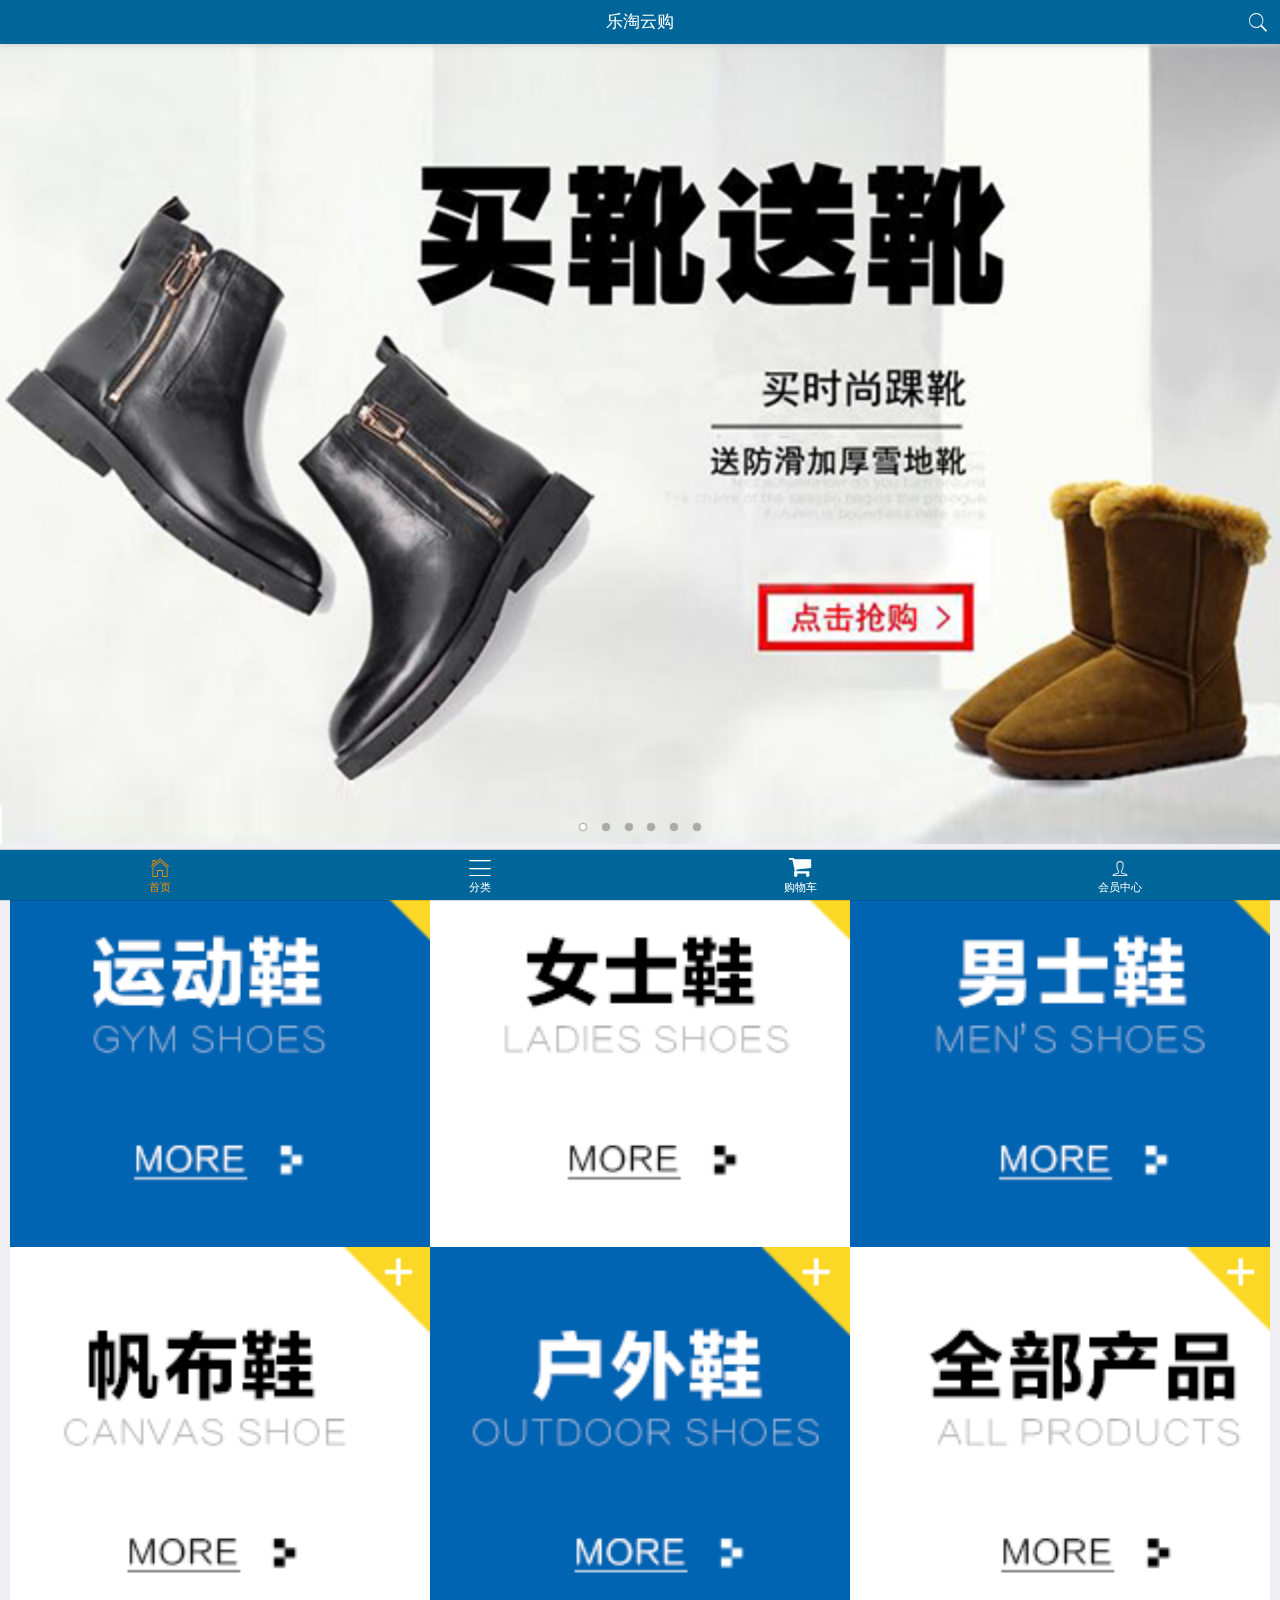
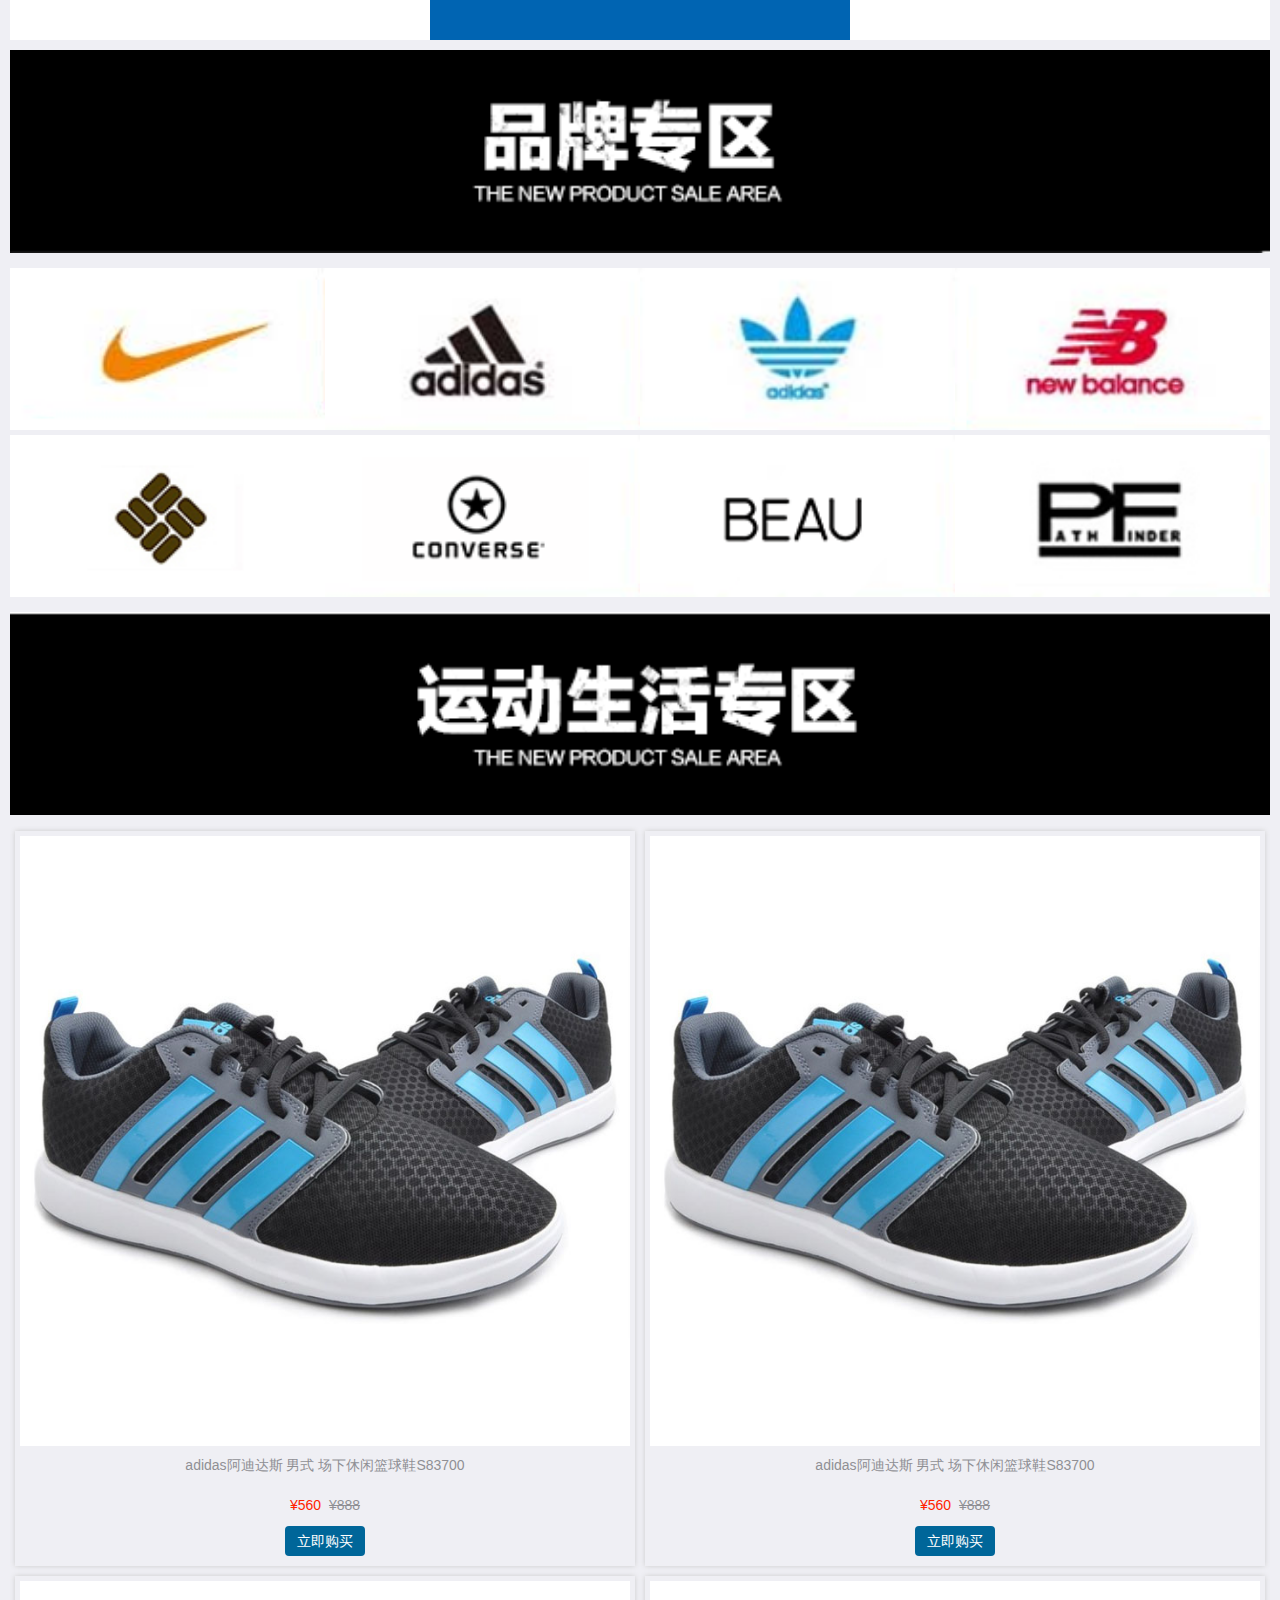
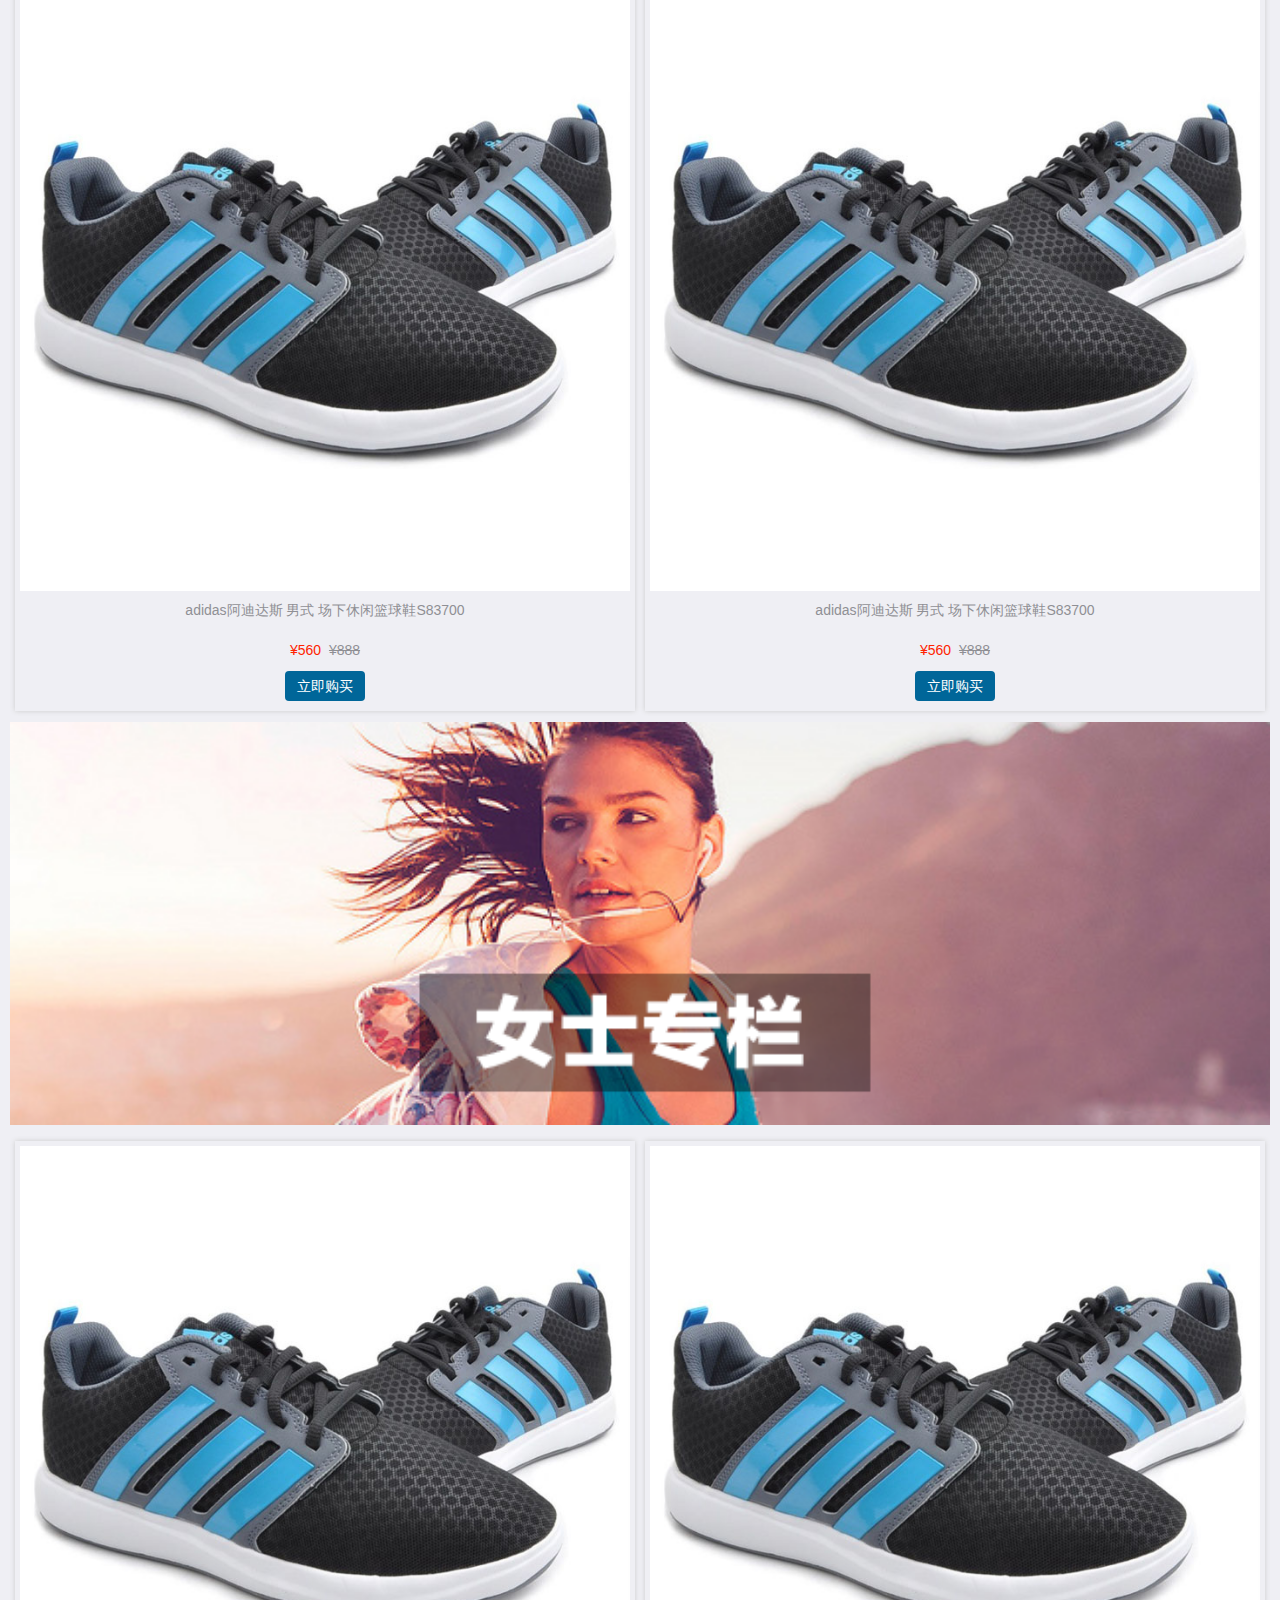
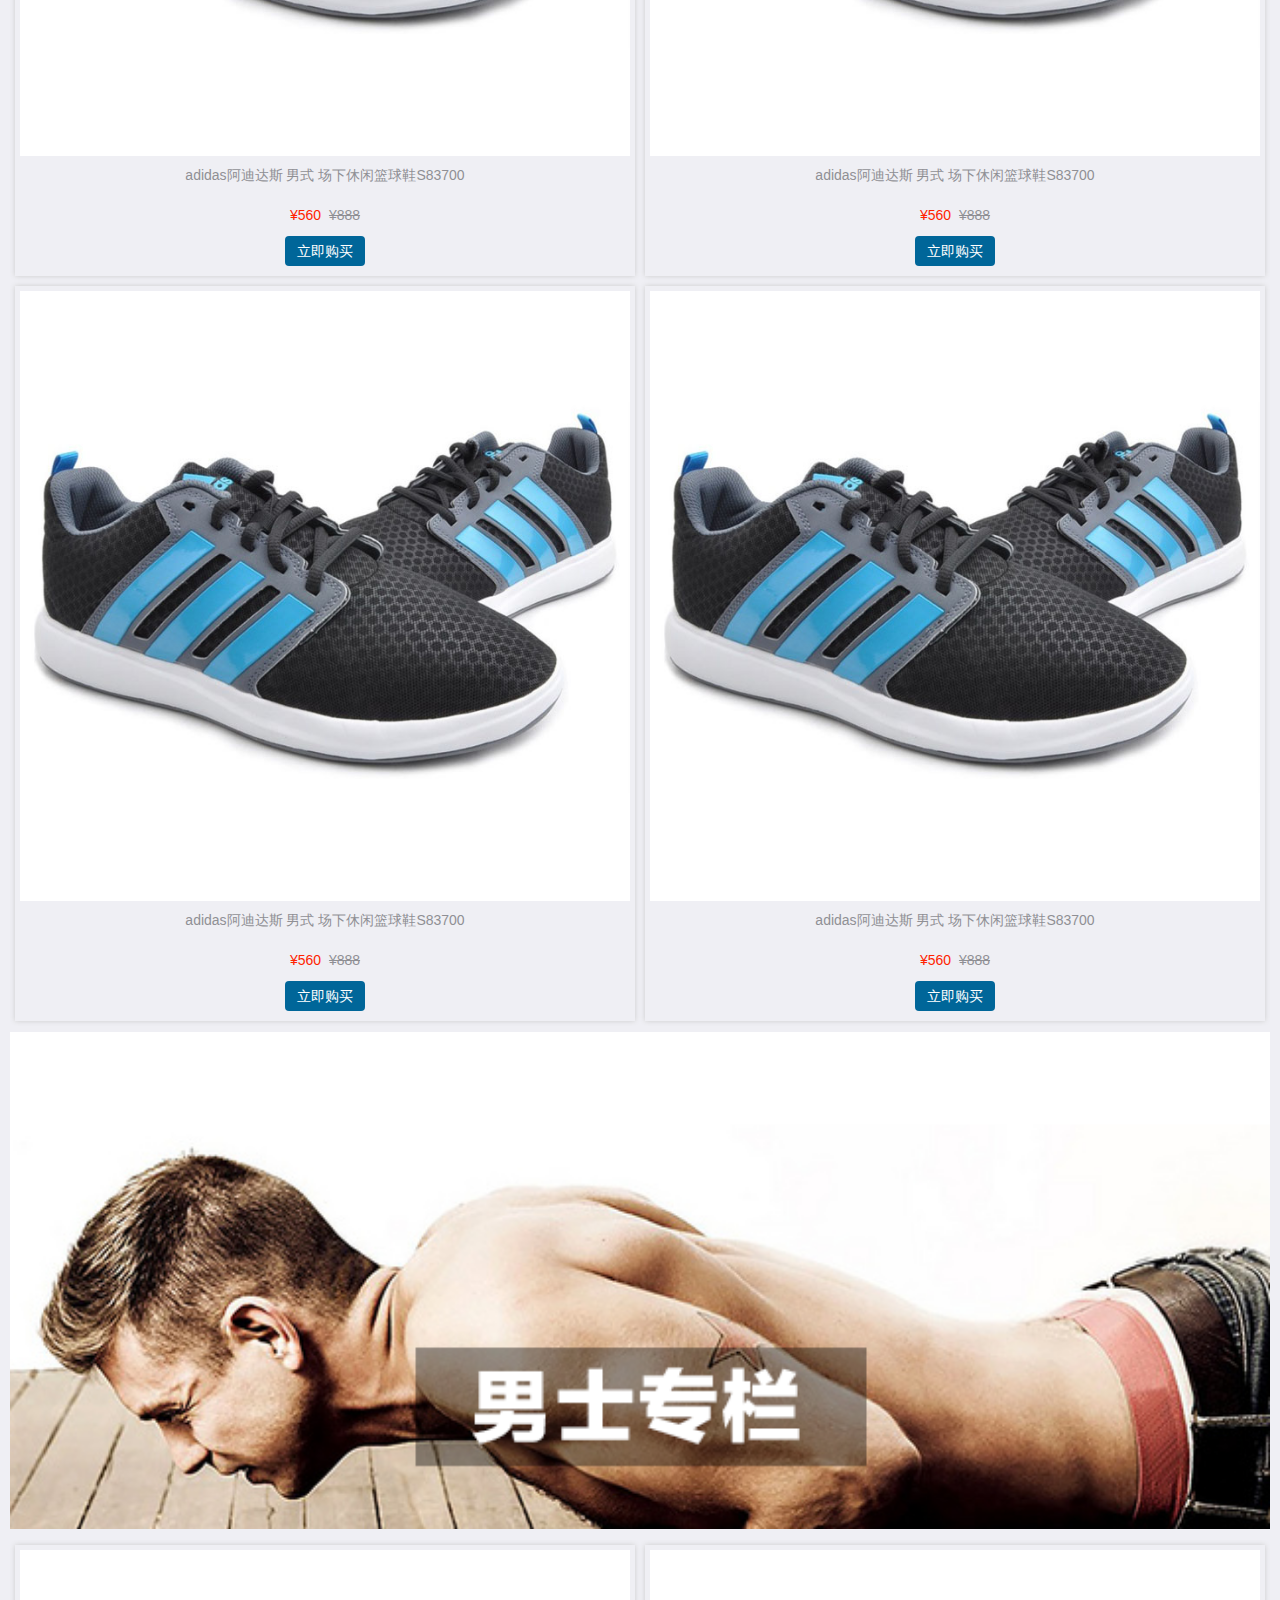
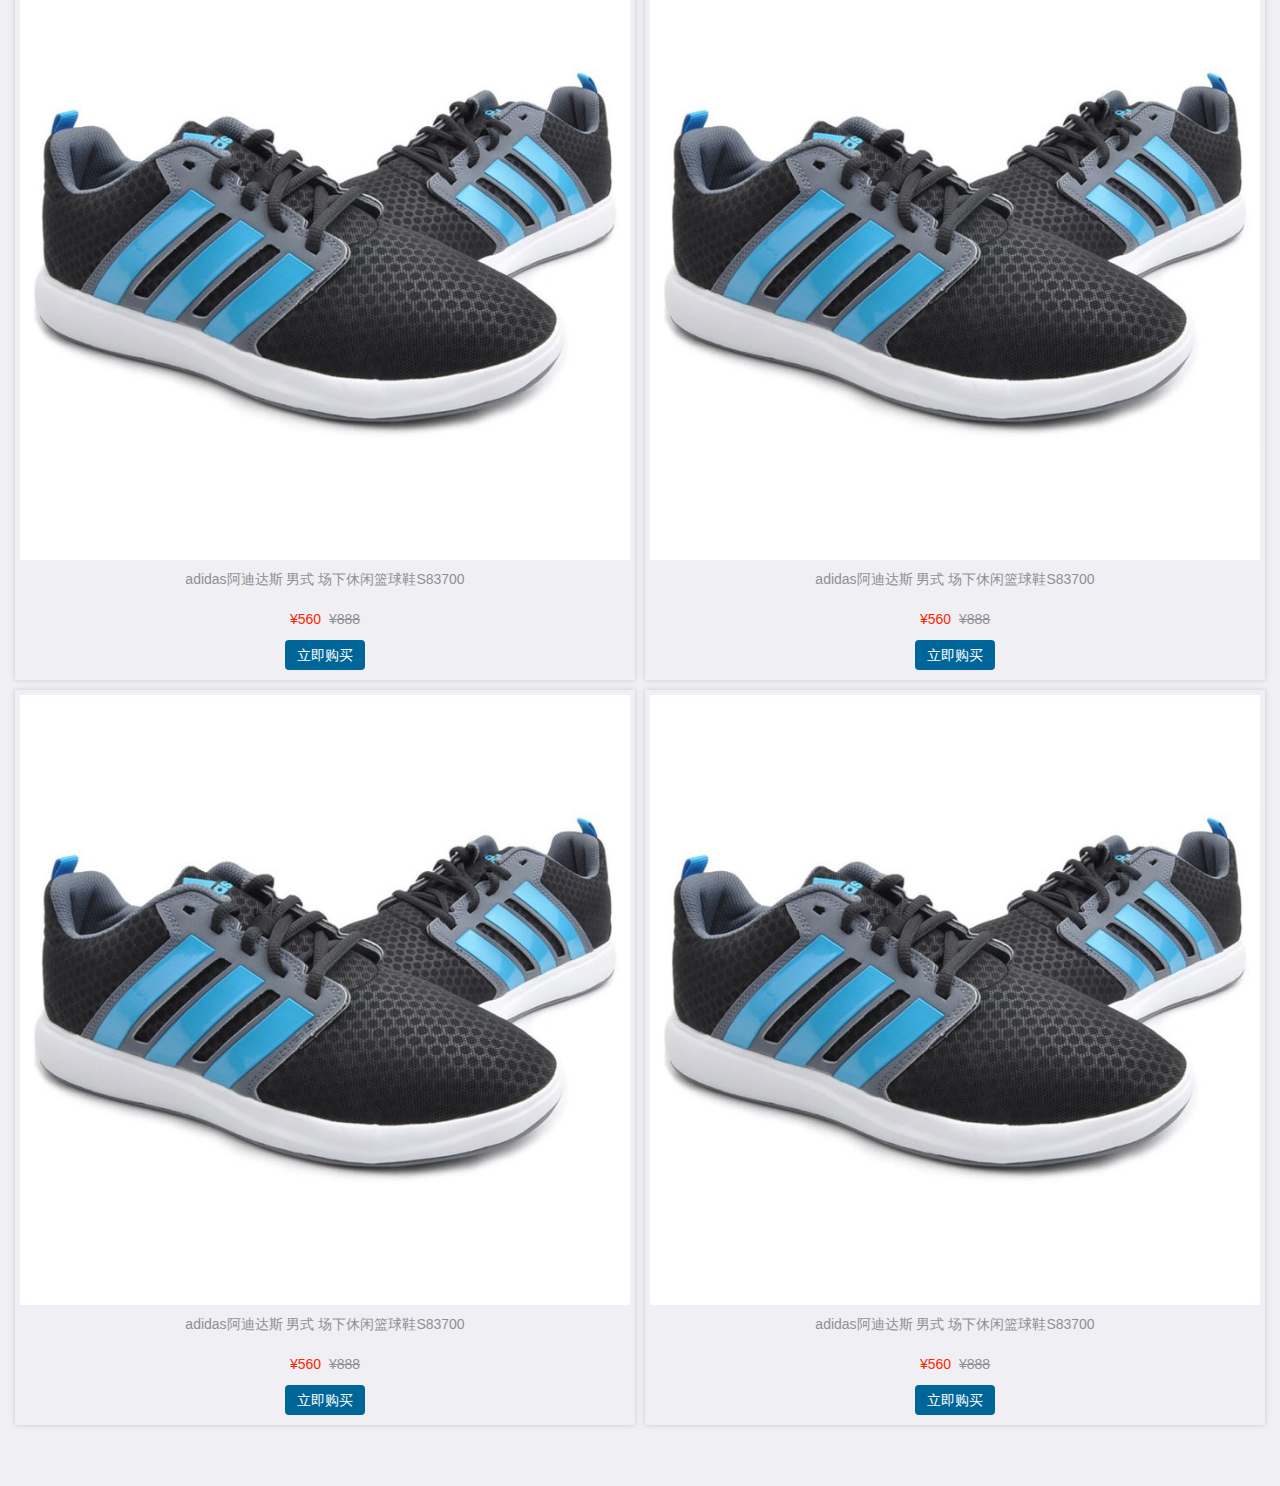
==== public/m/index.html @ e6c73727 "首页静态页面完成" ====
<!DOCTYPE html>
<html lang="en">
<head>
	<meta charset="UTF-8">
	<title>Document</title>
	<meta name="viewport" content="width=device-width, user-scalable=no, initial-scale=1.0, maximum-scale=1.0, minimum-scale=1.0">
	<link rel="stylesheet" href="assets/mui/css/mui.min.css">
	<link rel="stylesheet" href="css/base.css">
	<link rel="stylesheet" href="assets/fontAwesome/css/font-awesome.min.css">
	<script src="assets/mui/js/mui.min.js"></script>
</head>
<body>
	<header class="mui-bar mui-bar-nav my-header">
		<h1 class="mui-title">乐淘云购</h1>
		<a href="" class="mui-icon mui-icon-search mui-pull-right"></a>
	</header>
	<nav class="mui-bar mui-bar-tab my-footer">
		<a class="mui-tab-item mui-active" href="index.html">
			<span class="mui-icon mui-icon-home"></span>
			<span class="mui-tab-label">首页</span>
		</a>
		<a class="mui-tab-item" href="category.html">
			<span class="mui-icon mui-icon-bars"></span>
			<span class="mui-tab-label">分类</span>
		</a>
		<a class="mui-tab-item" href="cart.html">
			<span class="mui-icon fa fa-shopping-cart"></span>
			<span class="mui-tab-label">购物车</span>
		</a>
		<a class="mui-tab-item" href="user.html">
			<span class="mui-icon mui-icon-person"></span>
			<span class="mui-tab-label">会员中心</span>
		</a>
	</nav>
	<div class="mui-content">
		<!-- 轮播图 -->
		<div class="mui-slider">
			<div class="mui-slider-group">
				<div class="mui-slider-item">
					<a href="#">
						<img src="images/banner1.png" />
					</a>
				</div>
				<div class="mui-slider-item">
					<a href="#">
						<img src="images/banner2.png" />
					</a>
				</div>
				<div class="mui-slider-item">
					<a href="#">
						<img src="images/banner3.png" />
					</a>
				</div>
				<div class="mui-slider-item">
					<a href="#">
						<img src="images/banner4.png" />
					</a>
				</div>
				<div class="mui-slider-item">
					<a href="#">
						<img src="images/banner5.png" />
					</a>
				</div>
				<div class="mui-slider-item">
					<a href="#">
						<img src="images/banner6.png" />
					</a>
				</div>
			</div>
			<div class="mui-slider-indicator">
				<div class="mui-indicator mui-active"></div>
				<div class="mui-indicator"></div>
				<div class="mui-indicator"></div>
				<div class="mui-indicator"></div>
				<div class="mui-indicator"></div>
				<div class="mui-indicator"></div>
			</div>
		</div>
		<!-- /轮播图 -->

		<!-- 导航链接 -->
		<div class="nav-links mui-clearfix">
			<a href="#">
				<img src="images/nav1.png">
			</a>
			<a href="#">
				<img src="images/nav2.png">
			</a>
			<a href="#">
				<img src="images/nav3.png">
			</a>
			<a href="#">
				<img src="images/nav4.png">
			</a>
			<a href="#">
				<img src="images/nav5.png">
			</a>
			<a href="#">
				<img src="images/nav6.png">
			</a>
		</div>
		<!-- /导航链接 -->

		<!-- 品牌专区 -->
		<div class="brand">
			<img src="images/title0.png" class="title">
			<ul>
				<li><a href=""><img src="images/brand1.png" alt=""></a></li>
				<li><a href=""><img src="images/brand2.png" alt=""></a></li>
				<li><a href=""><img src="images/brand3.png" alt=""></a></li>
				<li><a href=""><img src="images/brand4.png" alt=""></a></li>
				<li><a href=""><img src="images/brand5.png" alt=""></a></li>
				<li><a href=""><img src="images/brand6.png" alt=""></a></li>
				<li><a href=""><img src="images/brand7.png" alt=""></a></li>
				<li><a href=""><img src="images/brand8.png" alt=""></a></li>
			</ul>
		</div>
		<!-- /品牌专区 -->

		<!-- 运动生活专区 -->
		<div class="product">
			<img src="images/title1.png" class="title">
			<ul class="mui-clearfix">
				<li>
					<a href="#">
						<img src="images/product.jpg">
						<span class="name">
							adidas阿迪达斯 男式 场下休闲篮球鞋S83700
						</span>
						<p>
							<span>¥560</span>
							<span>¥888</span>
						</p>
						<span class="buy-now">立即购买</span>
					</a>
				</li>
				<li>
					<a href="#">
						<img src="images/product.jpg">
						<span class="name">
							adidas阿迪达斯 男式 场下休闲篮球鞋S83700
						</span>
						<p>
							<span>¥560</span>
							<span>¥888</span>
						</p>
						<span class="buy-now">立即购买</span>
					</a>
				</li>
				<li>
					<a href="#">
						<img src="images/product.jpg">
						<span class="name">
							adidas阿迪达斯 男式 场下休闲篮球鞋S83700
						</span>
						<p>
							<span>¥560</span>
							<span>¥888</span>
						</p>
						<span class="buy-now">立即购买</span>
					</a>
				</li>
				<li>
					<a href="#">
						<img src="images/product.jpg">
						<span class="name">
							adidas阿迪达斯 男式 场下休闲篮球鞋S83700
						</span>
						<p>
							<span>¥560</span>
							<span>¥888</span>
						</p>
						<span class="buy-now">立即购买</span>
					</a>
				</li>
			</ul>
		</div>
		<!-- /运动生活专区 -->

		<!-- 女士专栏 -->
		<div class="product">
			<img src="images/title2.png" class="title">
			<ul class="mui-clearfix">
				<li>
					<a href="#">
						<img src="images/product.jpg">
						<span class="name">
							adidas阿迪达斯 男式 场下休闲篮球鞋S83700
						</span>
						<p>
							<span>¥560</span>
							<span>¥888</span>
						</p>
						<span class="buy-now">立即购买</span>
					</a>
				</li>
				<li>
					<a href="#">
						<img src="images/product.jpg">
						<span class="name">
							adidas阿迪达斯 男式 场下休闲篮球鞋S83700
						</span>
						<p>
							<span>¥560</span>
							<span>¥888</span>
						</p>
						<span class="buy-now">立即购买</span>
					</a>
				</li>
				<li>
					<a href="#">
						<img src="images/product.jpg">
						<span class="name">
							adidas阿迪达斯 男式 场下休闲篮球鞋S83700
						</span>
						<p>
							<span>¥560</span>
							<span>¥888</span>
						</p>
						<span class="buy-now">立即购买</span>
					</a>
				</li>
				<li>
					<a href="#">
						<img src="images/product.jpg">
						<span class="name">
							adidas阿迪达斯 男式 场下休闲篮球鞋S83700
						</span>
						<p>
							<span>¥560</span>
							<span>¥888</span>
						</p>
						<span class="buy-now">立即购买</span>
					</a>
				</li>
			</ul>
		</div>
		<!-- /女士专栏 -->

		<!-- 男士专栏 -->
		<div class="product">
			<img src="images/title3.png" class="title">
			<ul class="mui-clearfix">
				<li>
					<a href="#">
						<img src="images/product.jpg">
						<span class="name">
							adidas阿迪达斯 男式 场下休闲篮球鞋S83700
						</span>
						<p>
							<span>¥560</span>
							<span>¥888</span>
						</p>
						<span class="buy-now">立即购买</span>
					</a>
				</li>
				<li>
					<a href="#">
						<img src="images/product.jpg">
						<span class="name">
							adidas阿迪达斯 男式 场下休闲篮球鞋S83700
						</span>
						<p>
							<span>¥560</span>
							<span>¥888</span>
						</p>
						<span class="buy-now">立即购买</span>
					</a>
				</li>
				<li>
					<a href="#">
						<img src="images/product.jpg">
						<span class="name">
							adidas阿迪达斯 男式 场下休闲篮球鞋S83700
						</span>
						<p>
							<span>¥560</span>
							<span>¥888</span>
						</p>
						<span class="buy-now">立即购买</span>
					</a>
				</li>
				<li>
					<a href="#">
						<img src="images/product.jpg">
						<span class="name">
							adidas阿迪达斯 男式 场下休闲篮球鞋S83700
						</span>
						<p>
							<span>¥560</span>
							<span>¥888</span>
						</p>
						<span class="buy-now">立即购买</span>
					</a>
				</li>
			</ul>
		</div>
		<!-- /男士专栏 -->
	</div>
</body>
</html>
---- public/m/css/base.css ----
/* 公共样式 */

.my-header {
	background: #006699;
}

.my-header h1 {
	color: #FFF;
}

.my-header .mui-icon-search {
	color: #FFF;
}

.my-footer {
	background: #006699;
}

.my-footer .mui-tab-item {
	color: #FFF;
}

.my-footer .mui-tab-item.mui-active {
	color: darkorange;
}

ul {
  padding: 0;
  margin: 0;
  list-style: none;
}

a {
  color: #000;
}

.nav-links {
  padding: 10px;
  /* overflow: hidden; */
}

.nav-links a {
  width: 33.333%;
  float: left;
}

.nav-links a img {
  width: 100%;
  /*vertical-align:top;*/
  display: block;
}

.brand {
  padding: 0 10px;
}

.brand .title {
  width: 100%;
}

.brand ul {
  overflow: hidden;
  padding: 10px 0;
}

.brand ul li{
  width: 25%;
  float: left;
}

.brand ul li a{
  display: block;
}

.brand ul li a img{
  width: 100%;
}

.product {
  padding: 0 10px;
}

.product .title {
  width: 100%;
}

.product ul {
  padding: 6px 0;
}

.product ul li {
  width: 50%;
  float: left;
  padding: 5px;
}

.product ul li a {
  display: block;
  box-shadow: 0 0 5px #ccc;
  padding: 5px;
}

.product ul li img {
  width: 100%;
}

.product ul li .name{
  display: block;
  color: #8f8f94;
  font-size: 14px;
  text-align: center;
  line-height: 18px;
  height: 38px;
  overflow: hidden;
  padding: 5px;
}

.product ul li p {
  text-align: center;
  padding-top:6px;
}

.product ul li p span:first-child {
  color: #f20;
  padding-right: 2px;
}

.product ul li p span:last-child {
  text-decoration: line-through;
  padding-left: 2px;
}

.product ul li .buy-now {
  display: block;
  width: 80px;
  height: 30px;
  line-height: 30px;
  text-align: center;
  background: #006699;
  color: #FFF;
  font-size: 14px;
  border-radius: 4px;
  margin: 0 auto 5px auto;
}
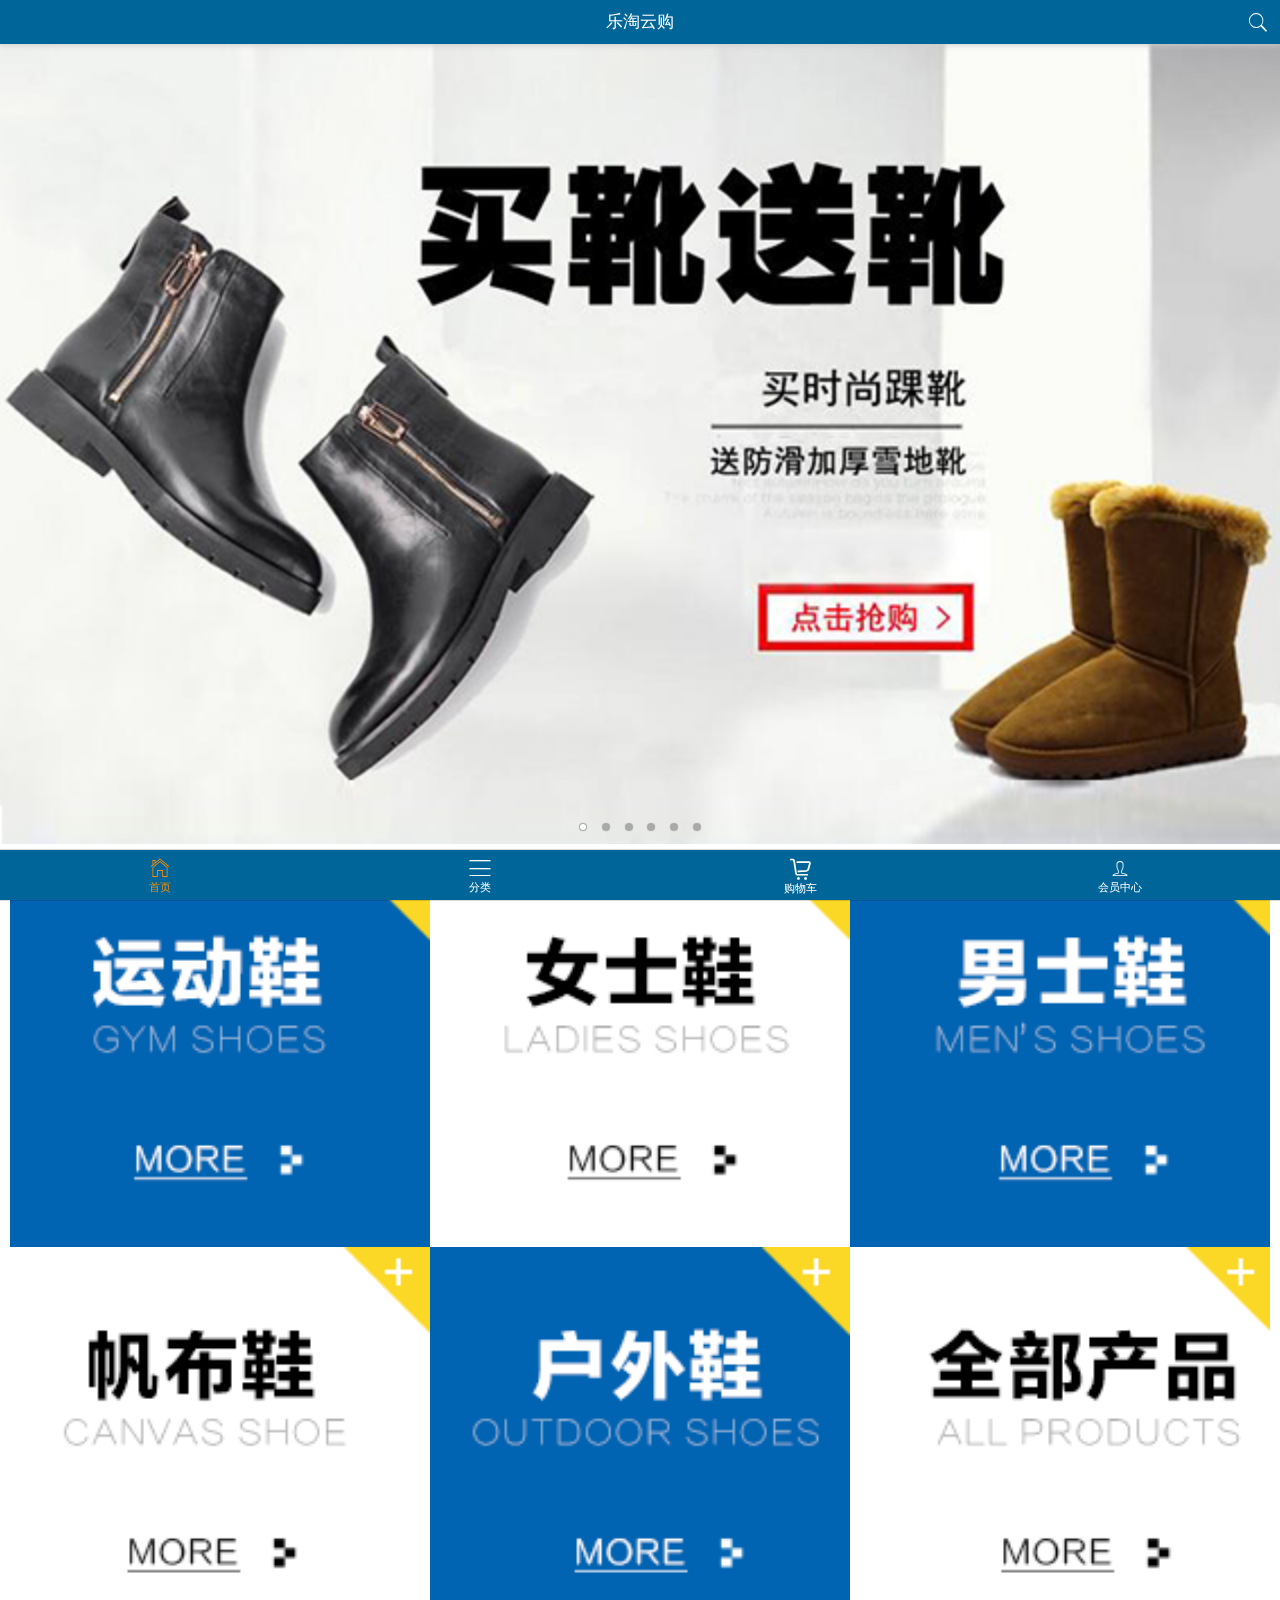
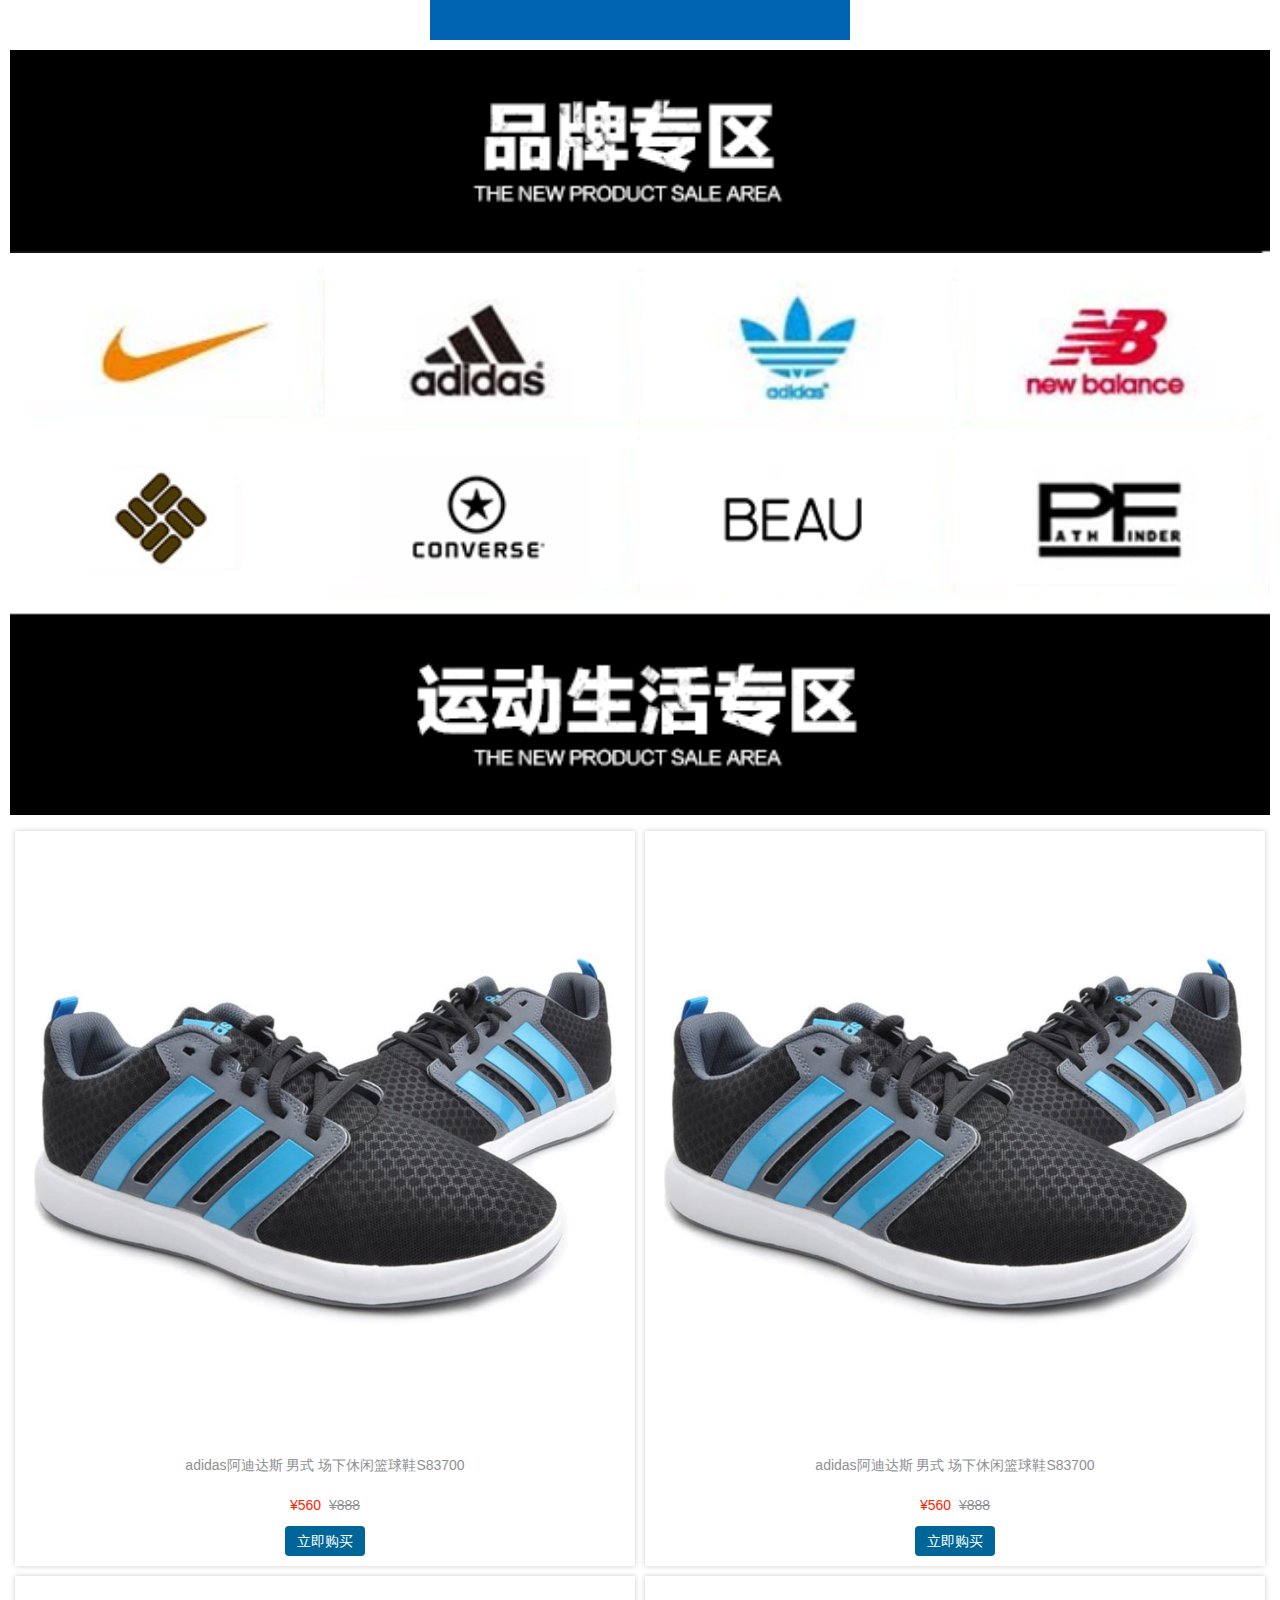
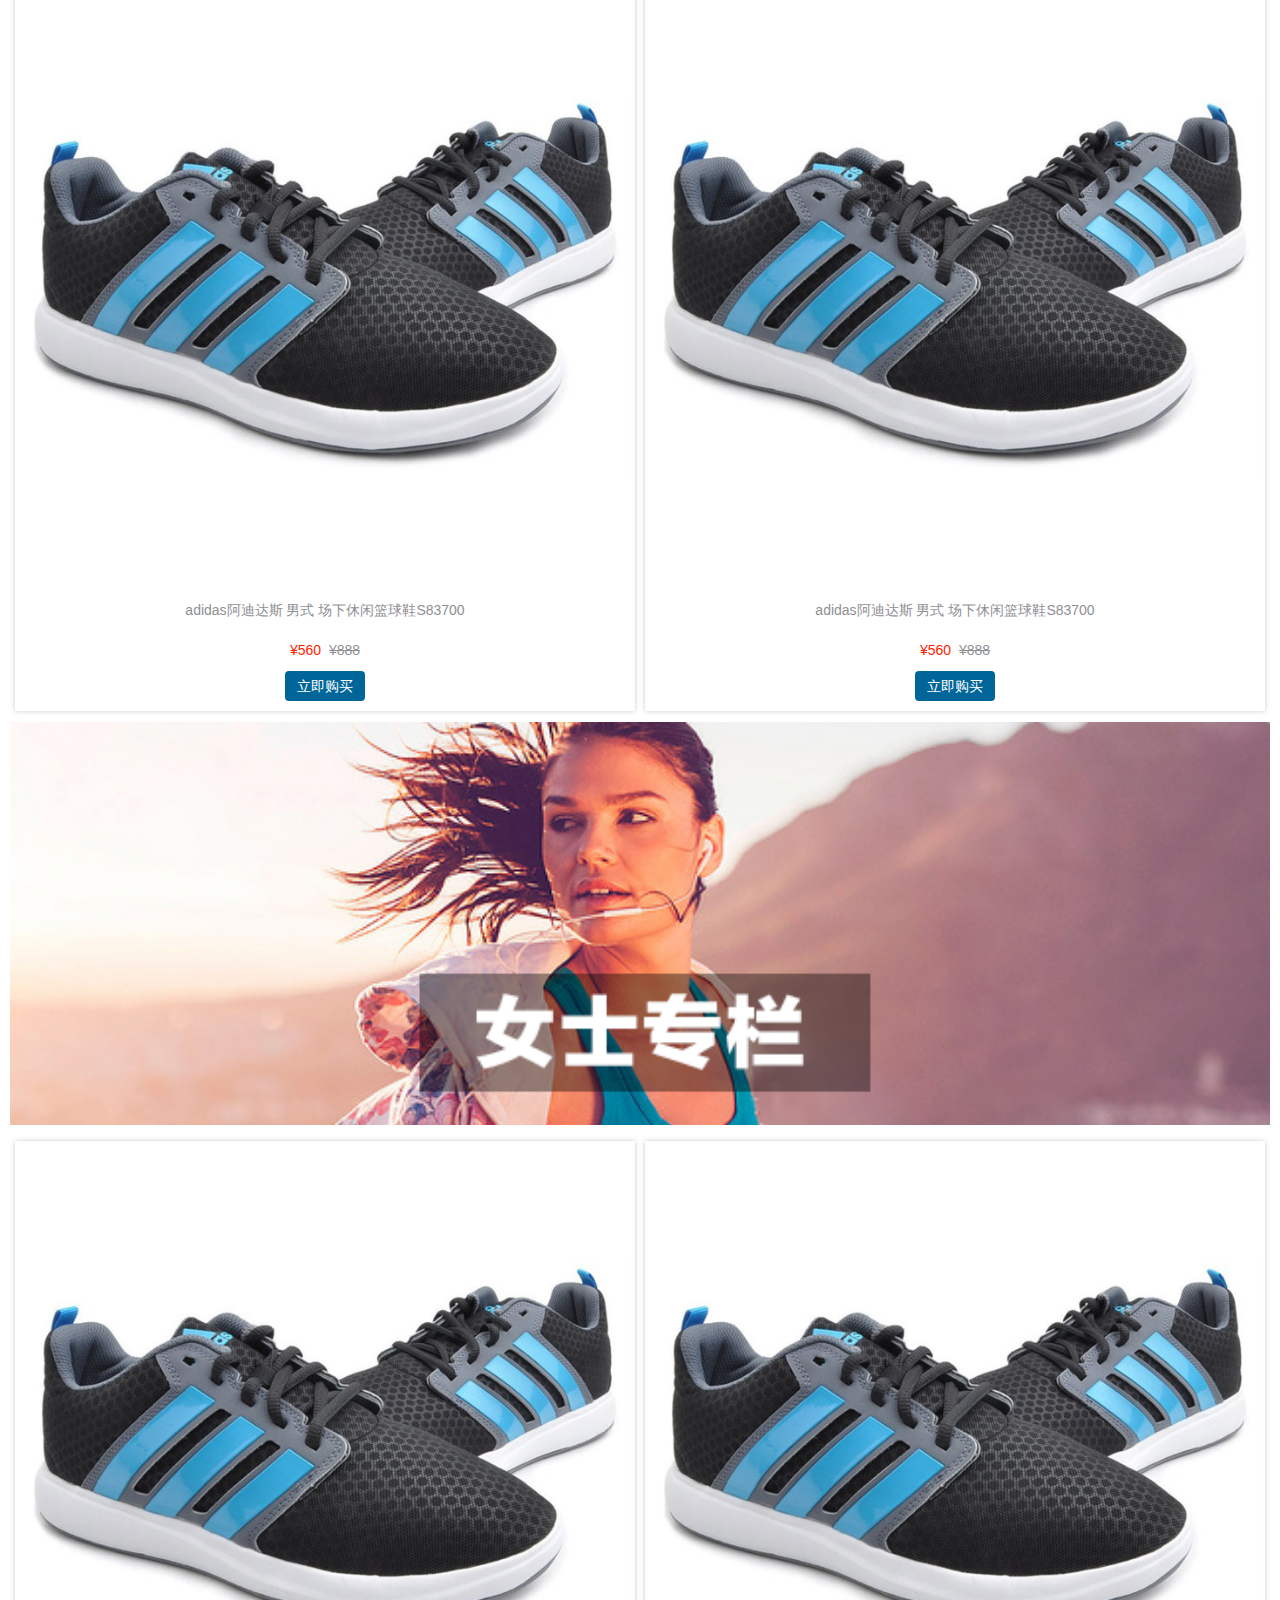
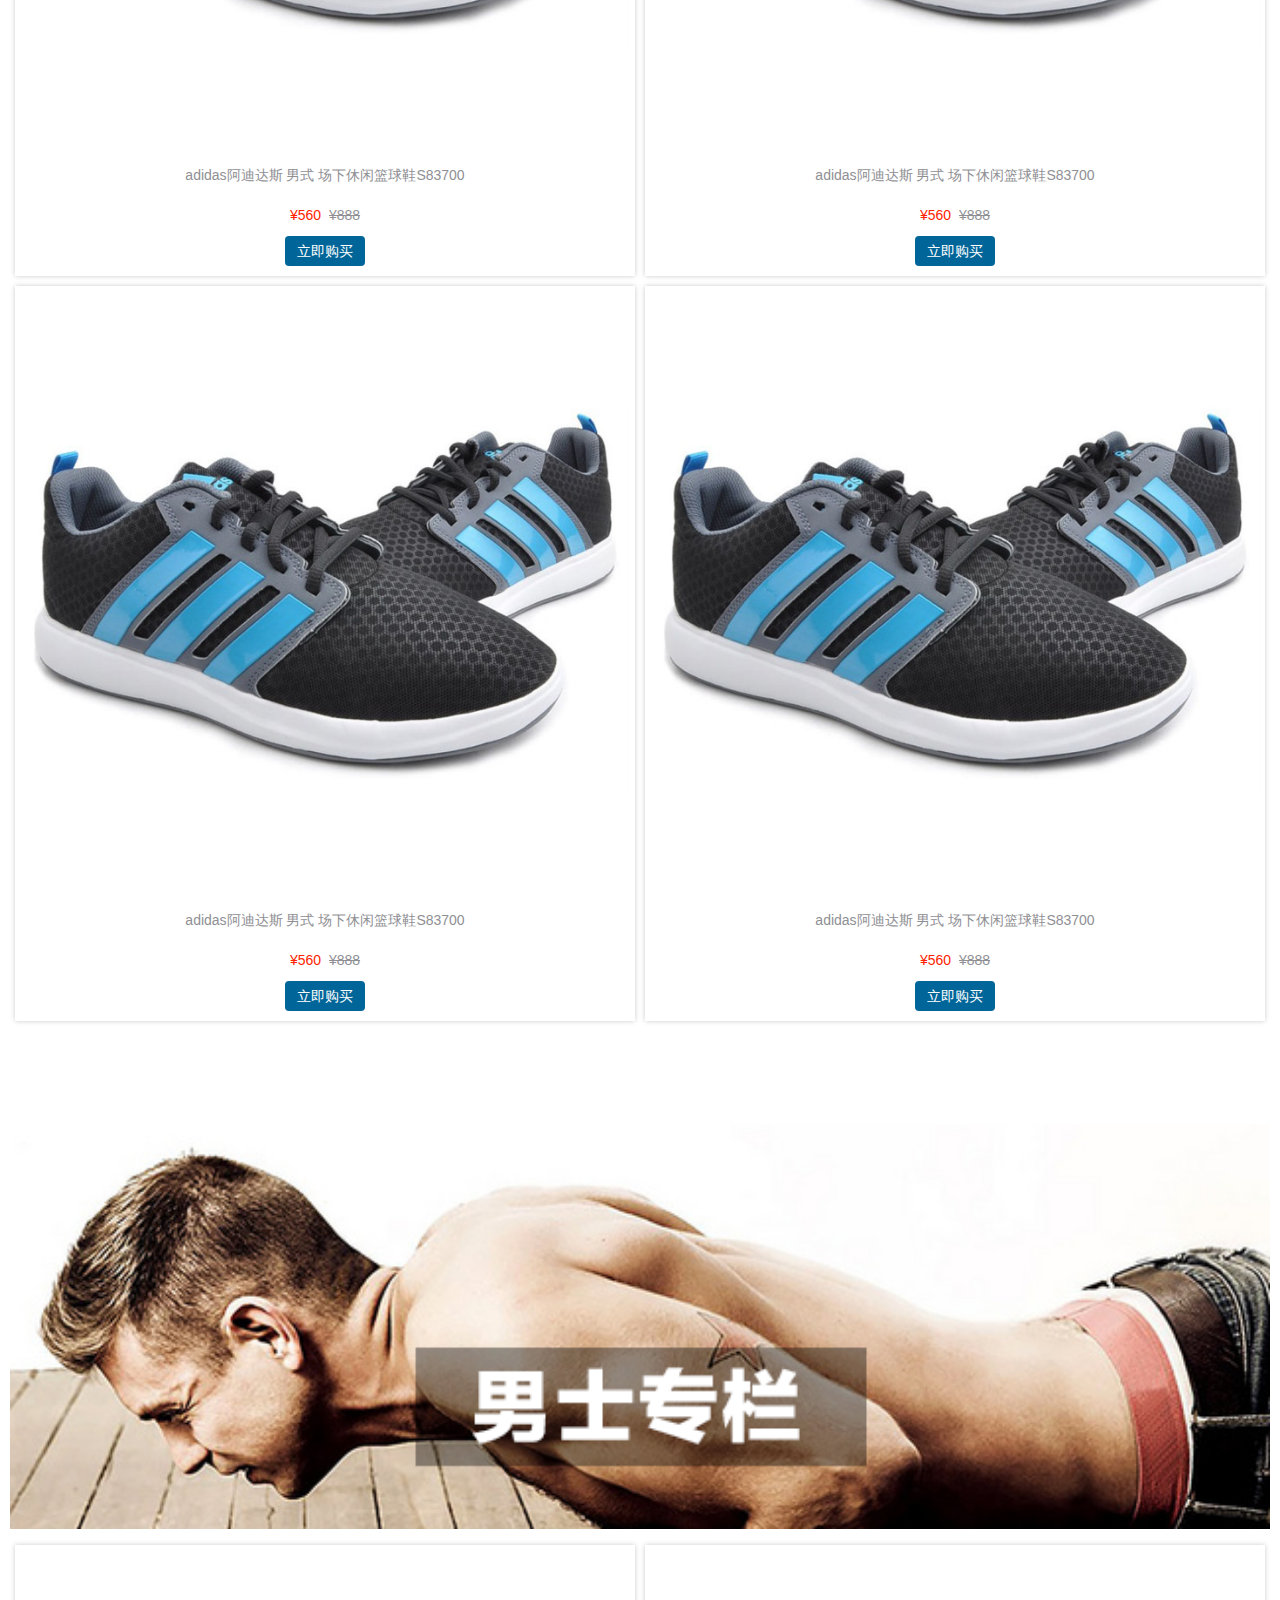
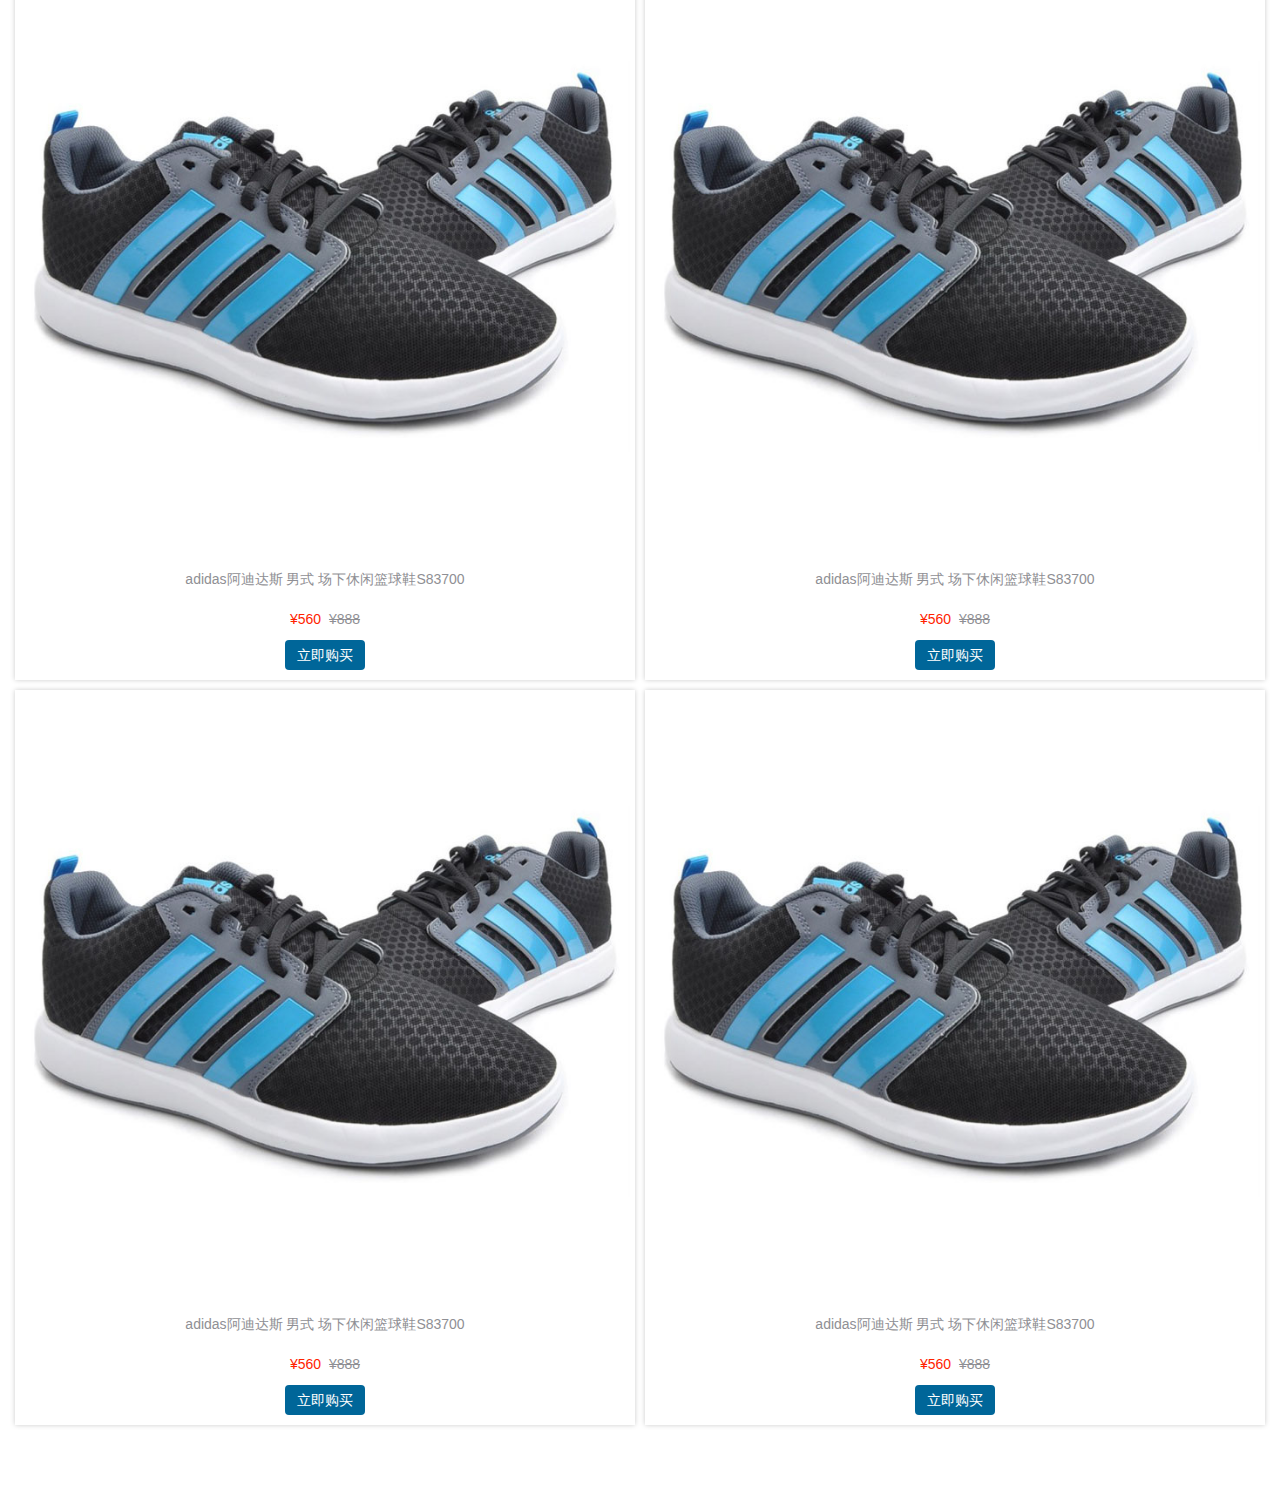
==== commit af00e4b8: "分类页面布局架构完成" ====
--- a/public/m/index.html
+++ b/public/m/index.html
@@ -6,13 +6,12 @@
 	<meta name="viewport" content="width=device-width, user-scalable=no, initial-scale=1.0, maximum-scale=1.0, minimum-scale=1.0">
 	<link rel="stylesheet" href="assets/mui/css/mui.min.css">
 	<link rel="stylesheet" href="css/base.css">
-	<link rel="stylesheet" href="assets/fontAwesome/css/font-awesome.min.css">
 	<script src="assets/mui/js/mui.min.js"></script>
 </head>
 <body>
 	<header class="mui-bar mui-bar-nav my-header">
 		<h1 class="mui-title">乐淘云购</h1>
-		<a href="" class="mui-icon mui-icon-search mui-pull-right"></a>
+		<a class="mui-icon mui-icon-search mui-pull-right"></a>
 	</header>
 	<nav class="mui-bar mui-bar-tab my-footer">
 		<a class="mui-tab-item mui-active" href="index.html">
@@ -24,7 +23,7 @@
 			<span class="mui-tab-label">分类</span>
 		</a>
 		<a class="mui-tab-item" href="cart.html">
-			<span class="mui-icon fa fa-shopping-cart"></span>
+			<span class="mui-icon iconfont icon-daohanggouwuche"></span>
 			<span class="mui-tab-label">购物车</span>
 		</a>
 		<a class="mui-tab-item" href="user.html">
@@ -33,6 +32,7 @@
 		</a>
 	</nav>
 	<div class="mui-content">
+
 		<!-- 轮播图 -->
 		<div class="mui-slider">
 			<div class="mui-slider-group">
--- a/public/m/css/base.css
+++ b/public/m/css/base.css
@@ -1,10 +1,41 @@
-/* 公共样式 */
+/* base.css 公共样式 */
+
+@font-face {
+  font-family: "iconfont";
+  src:
+  	url('../assets/mui/iconfont/iconfont.ttf?t=1517033951890') format('truetype');
+  
+}
+
+.iconfont {
+  font-family:"iconfont" !important;
+  font-size:16px;
+  font-style:normal;
+  -webkit-font-smoothing: antialiased;
+  -moz-osx-font-smoothing: grayscale;
+}
+
+.icon-daohanggouwuche:before { content: "\e607"; }
+
+body, .mui-content {
+  background: #FFF;
+}
+
+ul {
+  padding: 0;
+  margin: 0;
+  list-style: none;
+}
+
+a {
+  color: #000;
+}
 
 .my-header {
 	background: #006699;
 }
 
-.my-header h1 {
+.my-header .mui-title {
 	color: #FFF;
 }
 
@@ -20,18 +51,8 @@
 	color: #FFF;
 }
 
-.my-footer .mui-tab-item.mui-active {
+.my-footer .mui-active.mui-tab-item {
 	color: darkorange;
-}
-
-ul {
-  padding: 0;
-  margin: 0;
-  list-style: none;
-}
-
-a {
-  color: #000;
 }
 
 .nav-links {
